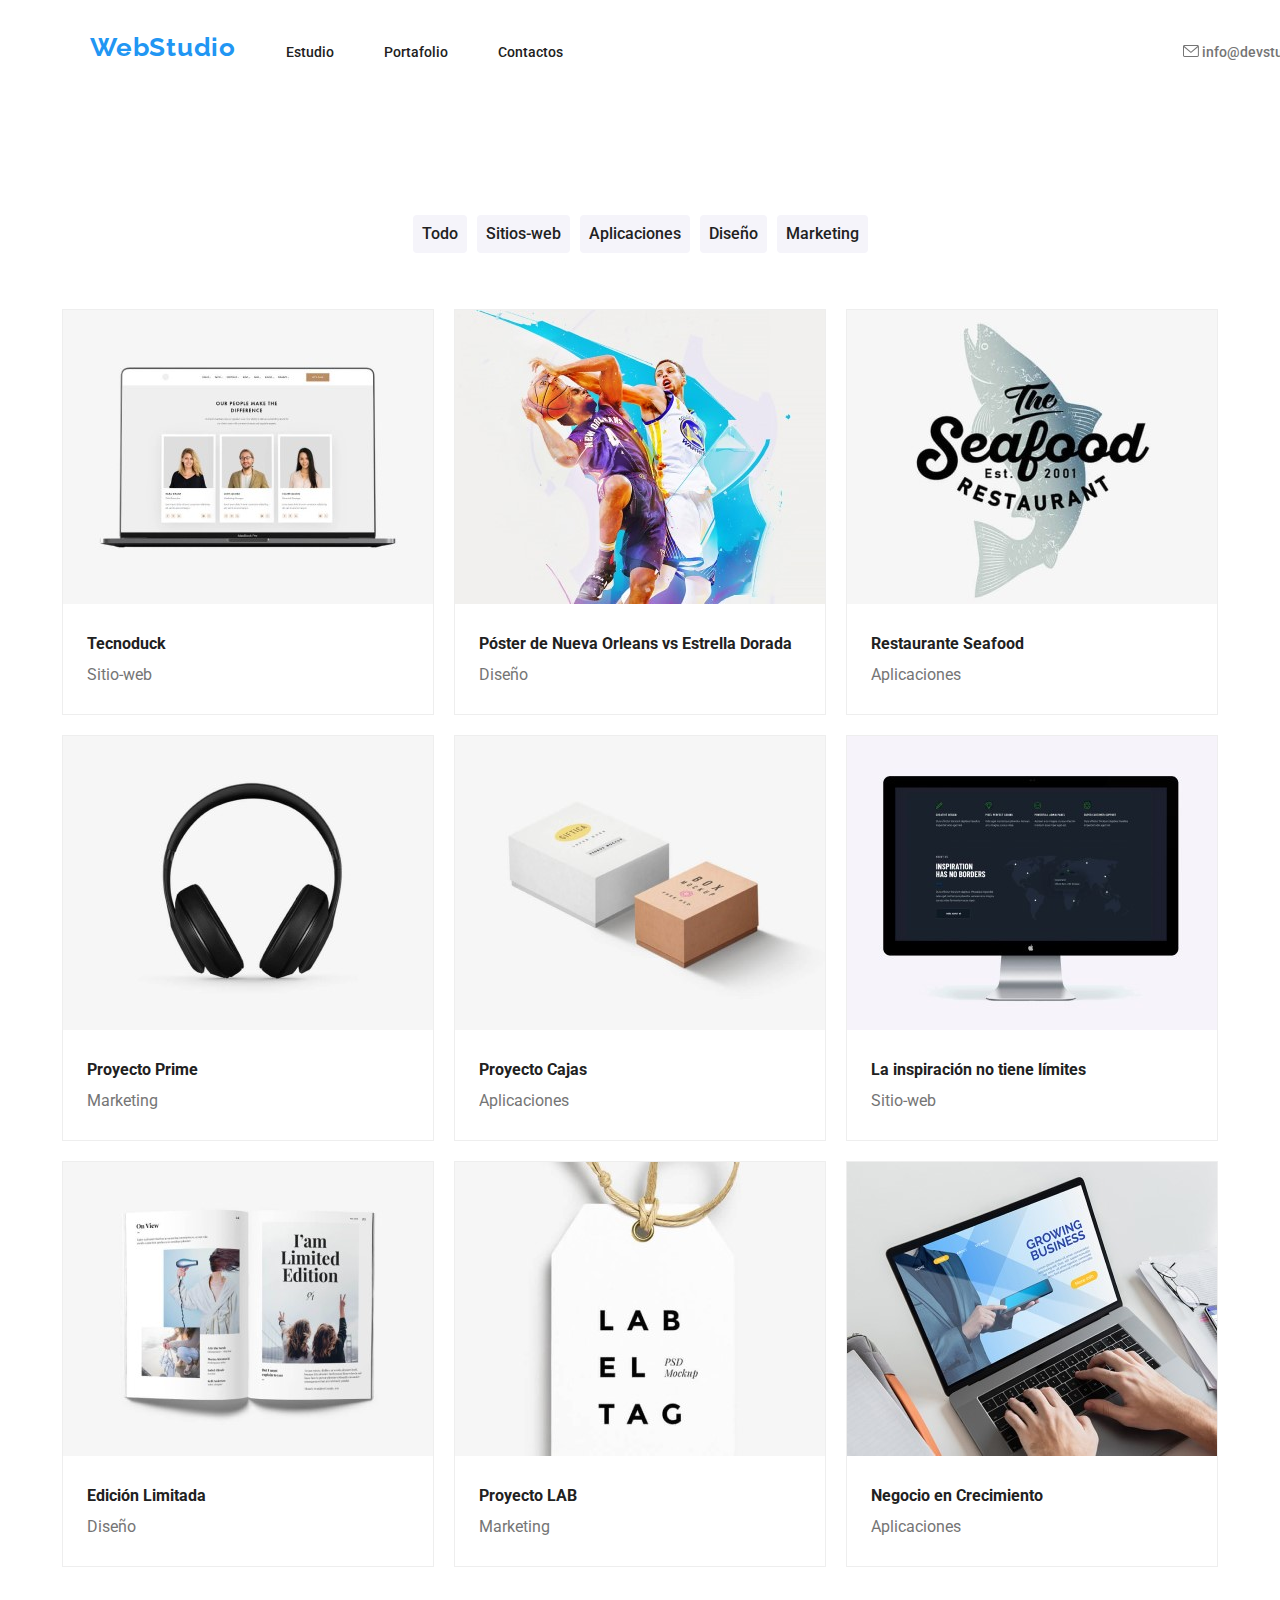
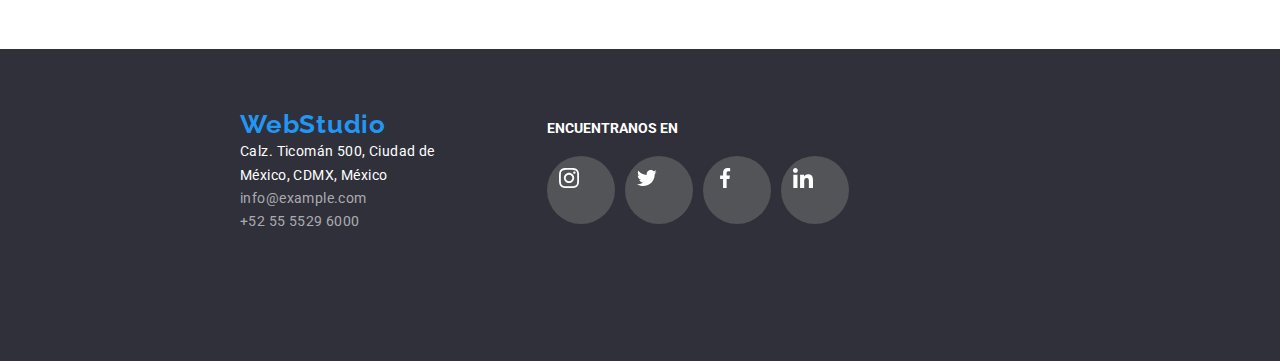
==== portafolio.html @ d4d38ba0 "Mi primer commit con el trabajo listo" ====
<!DOCTYPE html>
<html lang="en">
<head>
    <meta charset="UTF-8">
    <meta http-equiv="X-UA-Compatible" content="IE=edge">
    <meta name="viewport" content="width=device-width, initial-scale=1.0">
    <title>WebStudio</title>
    <link rel="stylesheet" href="./css/portafolio.css">
    <link rel="preconnect" href="https://fonts.googleapis.com">
    <link rel="preconnect" href="https://fonts.gstatic.com" crossorigin>
    <link href="https://fonts.googleapis.com/css2?family=Raleway:wght@700&family=Roboto:wght@400;500;700;900&display=swap" rel="stylesheet">

    <link rel="stylesheet" href="https://cdnjs.cloudflare.com/ajax/libs/modern-normalize/2.0.0/modern-normalize.css" integrity="sha512-gA2Bvu0/hw4oj0Lp8ZHjK+o3S4BE5m8d/wNVy6ktKLhHKPpWLQwv9ixzuWirWOakoJqlBdePq2NhoCaUOQ5npQ==" crossorigin="anonymous" referrerpolicy="no-referrer" />
</head>
<body>
    <div class="container">
        <header class="header-position">
            <nav class="nav-position">
                <a class="logo" href="#">WebStudio</a>
                <ul class="nav-links">
                    <li><a class="link" href="./index.html">Estudio</a></li>
                    <li><a class="link" href="./portafolio.html">Portafolio</a></li>
                    <li><a class="link" href="#">Contactos</a></li>
                </ul>            
            </nav>        
            <ul class="nav-links">                
                <li class="flex-list">                    
                    <a class="link-address" href="mailto:info@devstudio.com" target="_blank" rel="noopener noreferrer">
                        <svg class="icon-mail">
                        <use href="./img/icons.svg#icon-mail" ></use>
                        </svg> info@devstudio.com
                    </a>                    
                </li>                
                <li class="flex-list">
                    <a class="link-address" href="tel:+525555296000" target="_blank" rel="noopener noreferrer">
                        <svg class="icon-cellphone">
                        <use href="./img/icons.svg#icon-cellphone" ></use>
                        </svg> +52 55 5529 6000
                    </a>
                </li>
            </ul>           
        </header>
    </div>
    <main>
        <div class="container-content">
            <section>
                <ul class="main-button">
                    <li><button type="button" class="button">Todo</button></li>
                    <li><button type="button" class="button"> Sitios-web</button></li>
                    <li><button type="button" class="button">Aplicaciones</button></li>
                    <li><button type="button" class="button">Diseño</button></li>
                    <li><button type="button" class="button">Marketing</button></li>
                </ul> 
            </section>
            <section class="briefcase">
                <ul class="briefcase-container">
                    <li class="card">
                        <img src="./img/portafolio/01.jpg" alt="" width= 370 height= 294>
                        <div class="card-hover">                            
                            <p id="text-hover">Tecnoduck es una plataforma de distribución de coronavirus de última generación. Las compañías usan esta plataforma para el espionaje digital y los ataques a los servidores seguros de la competencia.</p>
                        </div>
                        <div class="title-card">
                            <h3>Tecnoduck</h3>
                            <p>Sitio-web</p>
                        </div>                        
                    </li>
                    <li class="card">
                        <img src="./img/portafolio/02.jpg" alt="" width= 370 height= 294>
                        <div class="card-hover">                            
                            <p id="text-hover">Lorem, ipsum dolor sit amet consectetur adipisicing elit. Nulla, labore ea at quis eos ipsam hic excepturi, mollitia corporis earum beatae sequi ad ullam non, perferendis iste saepe consequatur eum.</p>
                        </div>
                        <div class="title-card">
                            <h3>Póster de Nueva Orleans vs Estrella Dorada</h3>
                            <p>Diseño</p>
                        </div>
                    </li>
                    <li class="card">
                        <img src="./img/portafolio/03.jpg" alt="" width= 370 height= 294>
                        <div class="card-hover">                            
                            <p id="text-hover">Lorem, ipsum dolor sit amet consectetur adipisicing elit. Nulla, labore ea at quis eos ipsam hic excepturi, mollitia corporis earum beatae sequi ad ullam non, perferendis iste saepe consequatur eum.</p>
                        </div>
                        <div class="title-card">
                            <h3>Restaurante Seafood</h3>
                            <p>Aplicaciones</p>
                        </div>
                    </li>
                    <li class="card">
                        <img src="./img/portafolio/04.jpg" alt="" width= 370 height= 294>
                        <div class="card-hover">                            
                            <p id="text-hover">Lorem, ipsum dolor sit amet consectetur adipisicing elit. Nulla, labore ea at quis eos ipsam hic excepturi, mollitia corporis earum beatae sequi ad ullam non, perferendis iste saepe consequatur eum.</p>
                        </div>
                        <div class="title-card">
                            <h3>Proyecto Prime</h3>
                            <p>Marketing</p>
                        </div>
                    </li>
                    <li class="card">
                        <img src="./img/portafolio/05.jpg" alt="" width= 370 height= 294>
                        <div class="card-hover">                            
                            <p id="text-hover">Lorem, ipsum dolor sit amet consectetur adipisicing elit. Nulla, labore ea at quis eos ipsam hic excepturi, mollitia corporis earum beatae sequi ad ullam non, perferendis iste saepe consequatur eum.</p>
                        </div>
                        <div class="title-card">
                            <h3>Proyecto Cajas</h3>
                            <p>Aplicaciones</p>
                        </div>
                    </li>
                    <li class="card">
                        <img src="./img/portafolio/06.jpg" alt="" width= 370 height= 294>
                        <div class="card-hover">                            
                            <p id="text-hover">Lorem, ipsum dolor sit amet consectetur adipisicing elit. Nulla, labore ea at quis eos ipsam hic excepturi, mollitia corporis earum beatae sequi ad ullam non, perferendis iste saepe consequatur eum.</p>
                        </div>
                        <div class="title-card">
                            <h3>La inspiración no tiene límites</h3>
                            <p>Sitio-web</p>
                        </div>
                    </li>
                    <li class="card">
                        <img src="./img/portafolio/07.jpg" alt="" width= 370 height= 294>
                        <div class="card-hover">                            
                            <p id="text-hover">Lorem, ipsum dolor sit amet consectetur adipisicing elit. Nulla, labore ea at quis eos ipsam hic excepturi, mollitia corporis earum beatae sequi ad ullam non, perferendis iste saepe consequatur eum.</p>
                        </div>
                        <div class="title-card">
                            <h3>Edición Limitada</h3>
                            <p>Diseño</p>
                        </div>
                    </li>
                    <li class="card">
                        <img src="./img/portafolio/08.jpg" alt="" width= 370 height= 294>
                        <div class="card-hover">                            
                            <p id="text-hover">Lorem, ipsum dolor sit amet consectetur adipisicing elit. Nulla, labore ea at quis eos ipsam hic excepturi, mollitia corporis earum beatae sequi ad ullam non, perferendis iste saepe consequatur eum.</p>
                        </div>
                        <div class="title-card">
                            <h3>Proyecto LAB</h3>
                            <p>Marketing</p>
                        </div>
                    </li>
                    <li class="card">
                        <img src="./img/portafolio/09.jpg" alt="" width= 370 height= 294>
                        <div class="card-hover">                            
                            <p id="text-hover">Lorem, ipsum dolor sit amet consectetur adipisicing elit. Nulla, labore ea at quis eos ipsam hic excepturi, mollitia corporis earum beatae sequi ad ullam non, perferendis iste saepe consequatur eum.</p>
                        </div>
                        <div class="title-card">
                            <h3>Negocio en Crecimiento</h3>
                            <p>Aplicaciones</p>
                        </div>
                    </li>                
                </ul>                    
            </section>
        </div>       
    </main>
    <div class="container">
        <footer class="footer">
            <div class="footer-position">
                <a class="logo" href="#">WebStudio</a> 
                <address>
                    <ul class="address">
                        <li><a class="map" href="enlace google map" target="_blank" rel="noopener noreferrer">Calz. Ticomán 500, Ciudad de <br>México, CDMX, México</li>                
                        <li><a class="link" href="mailto:info@example.com"target="_blank" rel="noopener noreferrer">info@example.com</a></li>
                        <li><a class="link" href="tel:+525555296000" target="_blank" rel="noopener noreferrer">+52 55 5529 6000</a></li>   
                    </ul>
                </address> 
            </div>            
            <div class="flex-list-footer">
                <h2 class="h2-find">ENCUENTRANOS EN</h2>
                <div class="flex-list-order">
                    <div class="icon-socialContainer-footer">
                        <svg class="icon-social-footer">
                            <use href="./img/icons.svg#icon-instagram" ></use>
                        </svg>
                    </div>
                    <div class="icon-socialContainer-footer">
                        <svg class="icon-social-footer">
                            <use href="./img/icons.svg#icon-twitter" ></use>
                        </svg>
                    </div>
                    <div class="icon-socialContainer-footer">
                        <svg class="icon-social-footer">
                            <use href="./img/icons.svg#icon-facebook" ></use>
                        </svg>
                    </div>
                    <div class="icon-socialContainer-footer">
                        <svg class="icon-social-footer">
                            <use href="./img/icons.svg#icon-linkedin" ></use>
                        </svg>
                    </div>
                </div>
            </div>            
        </footer> 
    </div>    
</body>
</html>
---- css/portafolio.css ----
* {
    list-style: none;
    margin: 0;
    padding: 0;    
}
body {
    font-family: 'Roboto', Arial, Helvetica, sans-serif;
    color: #212121;
    font-style: normal;
}
.container {
    width: 1600px;
    margin-left: auto;
    margin-right: auto;
}
.container-content {
    width: 1200px;
    margin-left: auto;
    margin-right: auto;
}
.header-position {
    display: flex;
    align-items: center;
    justify-content: space-between; 
    margin: 0 5%;
}
.nav-position {
    display: flex;
    align-items: center;
    justify-content: space-between;
    padding: 10px;  
}
.logo {
    /* width: 145px; */
    height: 31px;
    font-family: 'Raleway';    
    font-weight: 700;
    font-size: 26px;
    line-height: 1.2;
    color: #2196F3;
    text-decoration: none;
    margin-bottom: 9px;
    letter-spacing: 0.03em;
}
.nav-links {
    display: flex;
    align-items: center;
    justify-content: space-between;
    padding: 32px 0px;      
}
.nav-links .link-address {    
    font-family: 'Roboto';    
    font-weight: 500;
    font-size: 14px;
    line-height: 1.1;
    color: #757575;
    text-decoration: none;
    margin: 0px 20px;
}
.nav-links .link {     
    font-family: 'Roboto';    
    font-weight: 500;
    font-size: 14px;
    line-height: 1.1;
    color: #212121;
    text-decoration: none;
    margin-left: 50px;
}
.nav-links .link:is(:hover, :focus) {
    color: #2196F3;    
}
.nav-links .link-address:is(:hover, :focus) {
    color: #2196F3;
}
.icon-mail {
    width: 16px;
    height: 12px;
    fill: #757575;
}
.link-address:is(:hover, :focus) .icon-mail{
    fill: #2196F3;
}
.icon-cellphone {
    width: 10px;
    height: 16px;
    fill: #757575;
}
.link-address:is(:hover, :focus) .icon-cellphone{
    fill: #2196F3;
}
.main-button {
    display: flex;
    justify-content: center;
    gap: 10px;
    margin-top: 112px;
}
.main-button .button:is(:hover, :focus) {
    background-color: #2196F3;
    color:#FFFFFF;
    background-color: #2196F3;
}
.button {
    font-family: 'Roboto';   
    font-weight: 500;
    font-size: 16px;
    line-height: 1.6;
    background-color:#F5F4FA;
    color: #212121;    
    cursor: pointer;
    padding: 6px 9px;
    border-radius: 4px;
    border: none;
}
.briefcase-container {
    display: flex;
    flex-wrap: wrap;
    gap: 20px;
    justify-content: center;
    margin-top: 56px;
    margin-bottom: 82px;    
}
.card {
    position: relative;
    cursor: pointer;  
    overflow: hidden;
    width: 370px;
    height: 404px;  
}
.card-hover {
    position: absolute;
    background-color: #2196F3;
    opacity: 0.8;
    top: 300px;
    bottom: 0;
    transition: top 250ms cubic-bezier(0.4, 0, 0.2, 1);
  }
.card:hover .card-hover {
    top: 0px;
}
#text-hover {
    color: #FFFFFF;
    letter-spacing: 0.03em;
    padding: 63px 24px;
}
.title-card {
    background-color: #FFFFFF;
    width: 100%;
    height: 100%;
    position: absolute;    
    padding: 20px 24px;
}
.briefcase li {
    background: #FFFFFF;
    border: 1px solid #EEEEEE;    
}
.briefcase li:is(:hover, :focus) {
    box-shadow: 0px 1px 1px rgba(0, 0, 0, 0.12), 0px 4px 4px rgba(0, 0, 0, 0.06), 1px 4px 6px rgba(0, 0, 0, 0.16);
}
.briefcase h3 {
    font-weight: 700;
    font-size: 16px;
    line-height: 2;
    color: #212121;    
}

.briefcase p {
    font-family: 'Roboto';
    font-weight: 400;
    font-size: 16px;
    line-height: 1.9;
    color: #757575;
}
.footer {
    background-color: #2F303A;
    height: 252px;
    display: flex;
    align-items: center;
    gap: 7%;
    align-items: baseline;
    padding-top: 60px;
}
.footer-position {
    margin-left: 15%;
}
.address .map {
    font-family: 'Roboto';
    font-weight: 400;
    font-size: 14px;
    line-height: 1.7;
    color: #FFFFFF;
    text-decoration: none;
    font-style: normal;
    letter-spacing: 0.03em;
}
.address .link{
    font-family: 'Roboto';
    font-weight: 400;
    font-size: 14px;
    line-height: 1.7px;
    color: rgba(255, 255, 255, 0.6);
    text-decoration: none;
    font-style: normal;
    letter-spacing: 0.03em;
}
.flex-list-footer {
    display: flex;
    flex-direction: column;
    align-items: flex-start;
    
}
.flex-list-order {
    display: flex;
    font-size: 14px;
    font-weight: 700;
    gap: 10px;

}
.h2-find{
    color: #FFFFFF;
    font-size: 14px;
    font-weight: 700;
    margin-bottom: 20px;

}
.icon-socialContainer-footer {
    background-color: #535458;
    width: 44px;
    height: 44px;
    padding: 12px;
    border-radius: 100%;
}
.icon-social-footer {
    width: 20px;
    height: 20px;
    fill: #FFFFFF;
}
.icon-socialContainer-footer:hover {
    background-color: #2196F3;
}
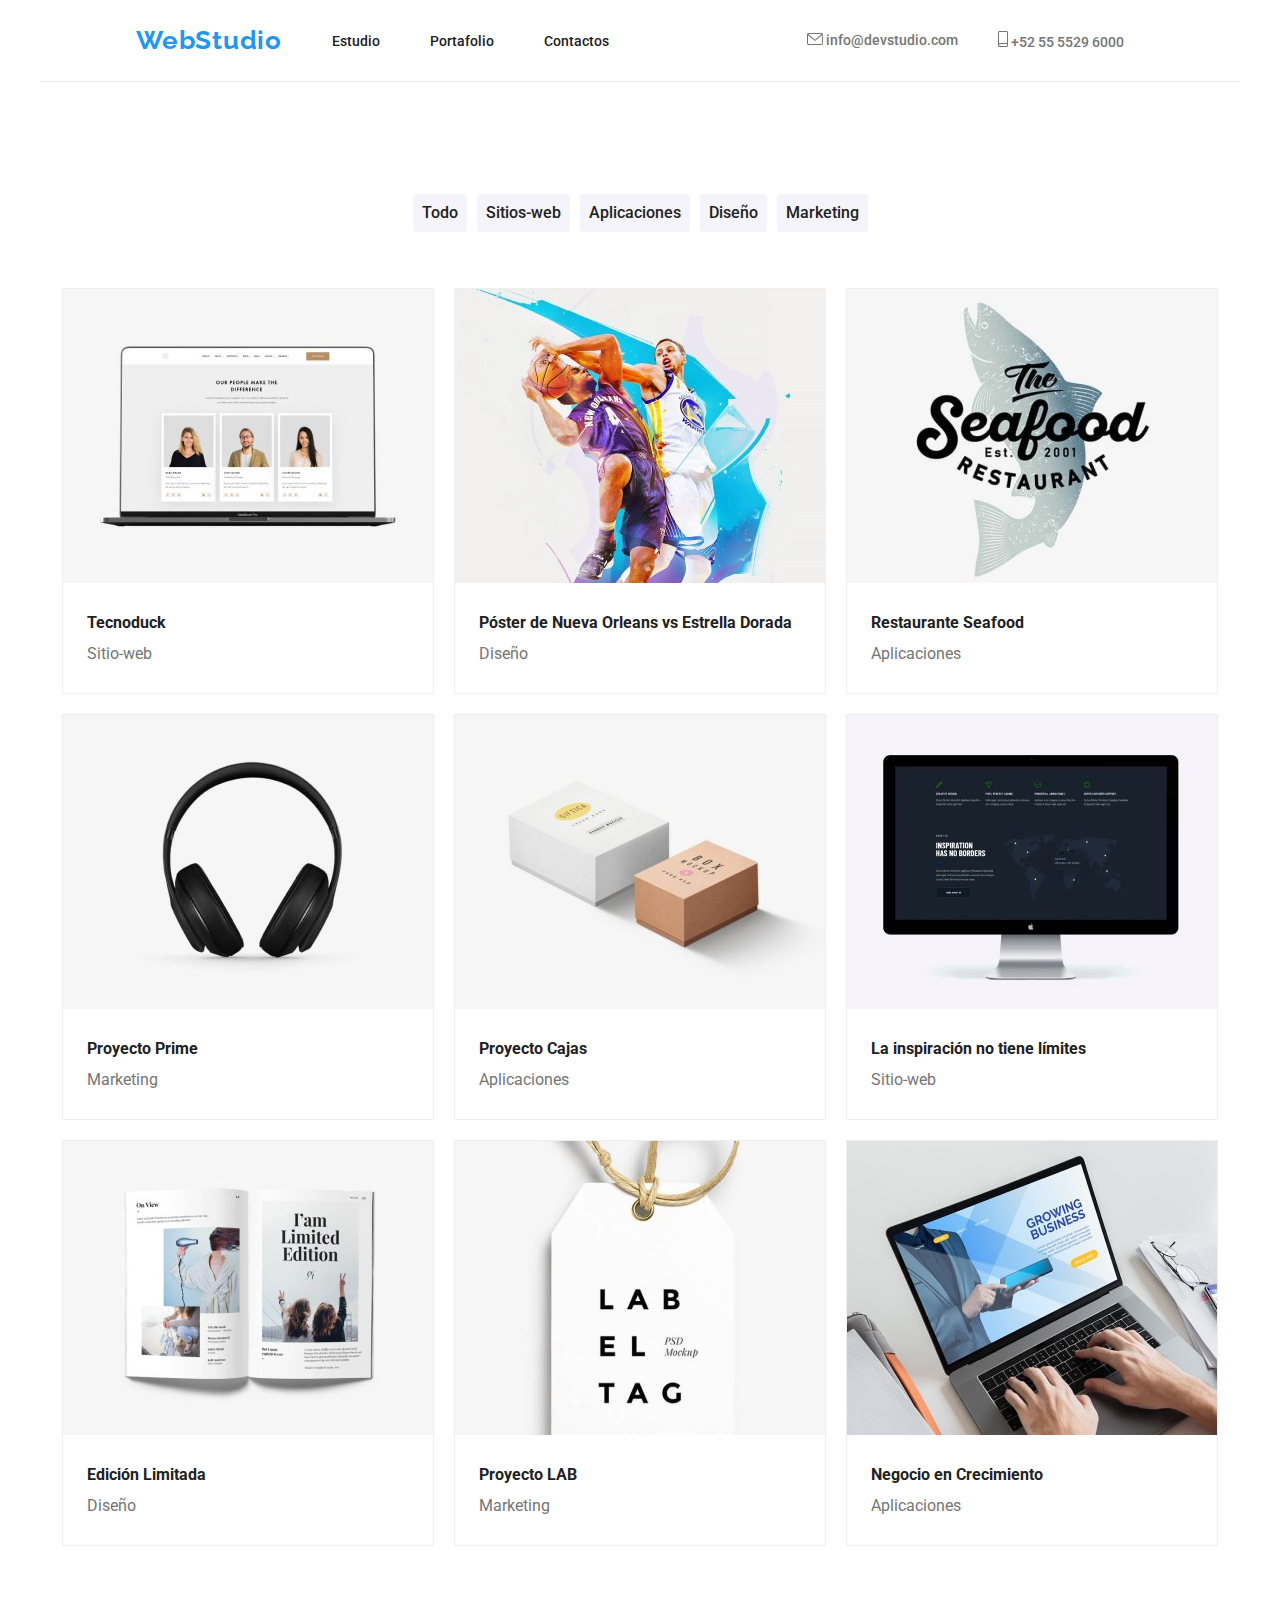
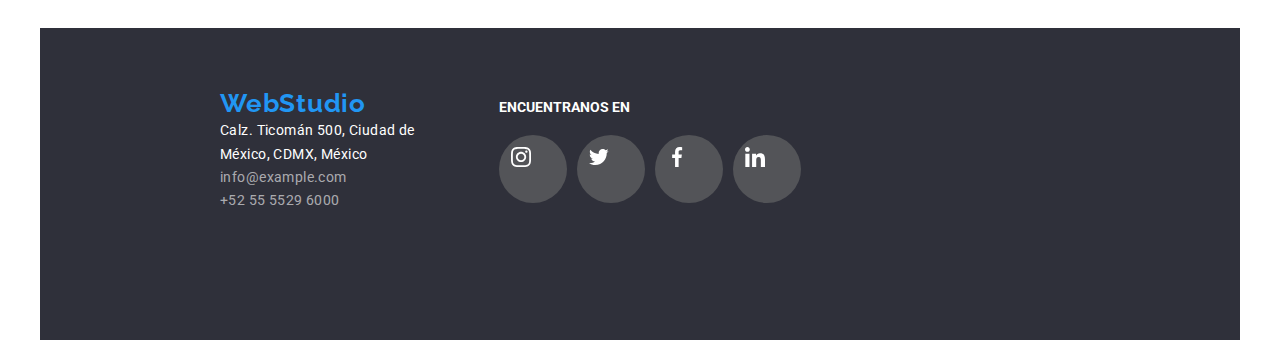
==== commit 5c8edb72: "Se hacen correcciones del trabajo" ====
--- a/portafolio.html
+++ b/portafolio.html
@@ -5,7 +5,7 @@
     <meta http-equiv="X-UA-Compatible" content="IE=edge">
     <meta name="viewport" content="width=device-width, initial-scale=1.0">
     <title>WebStudio</title>
-    <link rel="stylesheet" href="./css/portafolio.css">
+    <link rel="stylesheet" href="./css/styles.css">
     <link rel="preconnect" href="https://fonts.googleapis.com">
     <link rel="preconnect" href="https://fonts.gstatic.com" crossorigin>
     <link href="https://fonts.googleapis.com/css2?family=Raleway:wght@700&family=Roboto:wght@400;500;700;900&display=swap" rel="stylesheet">
@@ -13,43 +13,51 @@
     <link rel="stylesheet" href="https://cdnjs.cloudflare.com/ajax/libs/modern-normalize/2.0.0/modern-normalize.css" integrity="sha512-gA2Bvu0/hw4oj0Lp8ZHjK+o3S4BE5m8d/wNVy6ktKLhHKPpWLQwv9ixzuWirWOakoJqlBdePq2NhoCaUOQ5npQ==" crossorigin="anonymous" referrerpolicy="no-referrer" />
 </head>
 <body>
-    <div class="container">
-        <header class="header-position">
-            <nav class="nav-position">
-                <a class="logo" href="#">WebStudio</a>
-                <ul class="nav-links">
-                    <li><a class="link" href="./index.html">Estudio</a></li>
-                    <li><a class="link" href="./portafolio.html">Portafolio</a></li>
-                    <li><a class="link" href="#">Contactos</a></li>
-                </ul>            
-            </nav>        
-            <ul class="nav-links">                
-                <li class="flex-list">                    
-                    <a class="link-address" href="mailto:info@devstudio.com" target="_blank" rel="noopener noreferrer">
-                        <svg class="icon-mail">
-                        <use href="./img/icons.svg#icon-mail" ></use>
-                        </svg> info@devstudio.com
-                    </a>                    
-                </li>                
-                <li class="flex-list">
-                    <a class="link-address" href="tel:+525555296000" target="_blank" rel="noopener noreferrer">
-                        <svg class="icon-cellphone">
-                        <use href="./img/icons.svg#icon-cellphone" ></use>
-                        </svg> +52 55 5529 6000
-                    </a>
-                </li>
-            </ul>           
-        </header>
-    </div>
+    <header>
+        <div class="container">            
+            <div class="header-position">
+                <nav class="nav-position">
+                    <a class="logo" href="#">WebStudio</a>
+                    <ul class="nav-links">
+                        <li class="li">
+                            <a href="./index.html" class="link active">Estudio</a>
+                        </li>
+                        <li class="li">
+                            <a href="./portafolio.html" class="link active">Portafolio</a>
+                        </li>
+                        <li class="li">
+                            <a href="#" class="link active">Contactos</a>
+                        </li>
+                    </ul>            
+                </nav>        
+                <ul class="nav-links">                
+                    <li class="flex-list">                    
+                        <a class="link-address" href="mailto:info@devstudio.com" target="_blank" rel="noopener noreferrer">
+                            <svg class="icon-mail">
+                            <use href="./img/icons.svg#icon-mail" ></use>
+                            </svg> info@devstudio.com
+                        </a>                    
+                    </li>                
+                    <li class="flex-list">
+                        <a class="link-address" href="tel:+525555296000" target="_blank" rel="noopener noreferrer">
+                            <svg class="icon-cellphone">
+                            <use href="./img/icons.svg#icon-cellphone" ></use>
+                            </svg> +52 55 5529 6000
+                        </a>
+                    </li>
+                </ul>
+            </div>            
+        </div>            
+    </header>
     <main>
-        <div class="container-content">
+        <div class="container">
             <section>
                 <ul class="main-button">
-                    <li><button type="button" class="button">Todo</button></li>
-                    <li><button type="button" class="button"> Sitios-web</button></li>
-                    <li><button type="button" class="button">Aplicaciones</button></li>
-                    <li><button type="button" class="button">Diseño</button></li>
-                    <li><button type="button" class="button">Marketing</button></li>
+                    <li><button type="button" class="button-bar">Todo</button></li>
+                    <li><button type="button" class="button-bar"> Sitios-web</button></li>
+                    <li><button type="button" class="button-bar">Aplicaciones</button></li>
+                    <li><button type="button" class="button-bar">Diseño</button></li>
+                    <li><button type="button" class="button-bar">Marketing</button></li>
                 </ul> 
             </section>
             <section class="briefcase">
@@ -148,44 +156,46 @@
             </section>
         </div>       
     </main>
-    <div class="container">
-        <footer class="footer">
-            <div class="footer-position">
-                <a class="logo" href="#">WebStudio</a> 
-                <address>
-                    <ul class="address">
-                        <li><a class="map" href="enlace google map" target="_blank" rel="noopener noreferrer">Calz. Ticomán 500, Ciudad de <br>México, CDMX, México</li>                
-                        <li><a class="link" href="mailto:info@example.com"target="_blank" rel="noopener noreferrer">info@example.com</a></li>
-                        <li><a class="link" href="tel:+525555296000" target="_blank" rel="noopener noreferrer">+52 55 5529 6000</a></li>   
-                    </ul>
-                </address> 
-            </div>            
-            <div class="flex-list-footer">
-                <h2 class="h2-find">ENCUENTRANOS EN</h2>
-                <div class="flex-list-order">
-                    <div class="icon-socialContainer-footer">
-                        <svg class="icon-social-footer">
-                            <use href="./img/icons.svg#icon-instagram" ></use>
-                        </svg>
+    <footer>
+        <div class="container">
+            <div class="footer">
+                <div class="footer-position">
+                    <a class="logo" href="#">WebStudio</a> 
+                    <address>
+                        <ul class="address">
+                            <li><a class="map" href="enlace google map" target="_blank" rel="noopener noreferrer">Calz. Ticomán 500, Ciudad de <br>México, CDMX, México</li>                
+                            <li><a class="link" href="mailto:info@example.com"target="_blank" rel="noopener noreferrer">info@example.com</a></li>
+                            <li><a class="link" href="tel:+525555296000" target="_blank" rel="noopener noreferrer">+52 55 5529 6000</a></li>   
+                        </ul>
+                    </address> 
+                </div>            
+                <div class="flex-list-footer">
+                    <h2 class="h2-find">ENCUENTRANOS EN</h2>
+                    <div class="flex-list-order">
+                        <div class="icon-socialContainer-footer">
+                            <svg class="icon-social-footer">
+                                <use href="./img/icons.svg#icon-instagram" ></use>
+                            </svg>
+                        </div>
+                        <div class="icon-socialContainer-footer">
+                            <svg class="icon-social-footer">
+                                <use href="./img/icons.svg#icon-twitter" ></use>
+                            </svg>
+                        </div>
+                        <div class="icon-socialContainer-footer">
+                            <svg class="icon-social-footer">
+                                <use href="./img/icons.svg#icon-facebook" ></use>
+                            </svg>
+                        </div>
+                        <div class="icon-socialContainer-footer">
+                            <svg class="icon-social-footer">
+                                <use href="./img/icons.svg#icon-linkedin" ></use>
+                            </svg>
+                        </div>
                     </div>
-                    <div class="icon-socialContainer-footer">
-                        <svg class="icon-social-footer">
-                            <use href="./img/icons.svg#icon-twitter" ></use>
-                        </svg>
-                    </div>
-                    <div class="icon-socialContainer-footer">
-                        <svg class="icon-social-footer">
-                            <use href="./img/icons.svg#icon-facebook" ></use>
-                        </svg>
-                    </div>
-                    <div class="icon-socialContainer-footer">
-                        <svg class="icon-social-footer">
-                            <use href="./img/icons.svg#icon-linkedin" ></use>
-                        </svg>
-                    </div>
-                </div>
-            </div>            
-        </footer> 
-    </div>    
+                </div>              
+            </div>
+        </div>
+    </footer>    
 </body>
 </html>--- a/css/styles.css
+++ b/css/styles.css
@@ -0,0 +1,510 @@
+* {
+    list-style: none;
+    margin: 0;
+    padding: 0;    
+}
+body {
+    font-family: 'Roboto', Arial, Helvetica, sans-serif;
+    color: #212121;
+    font-style: normal;
+}
+.container {
+    width: 1200px;
+    margin-left: auto;
+    margin-right: auto;
+}
+.container-content {
+    width: 1600px;
+    margin-left: auto;
+    margin-right: auto;
+}
+.header-position {
+    display: flex;
+    align-items: center;
+    justify-content: space-between; 
+    padding: 25px 0;
+    border-bottom: 1px solid #ececec;
+}
+.nav-position {
+    display: flex;
+    align-items: center;
+    justify-content: space-between;
+    margin-left: 8%;
+}
+.logo {
+    height: 31px;
+    font-family: 'Raleway';    
+    font-weight: 700;
+    font-size: 26px;
+    line-height: 1.2;
+    color: #2196F3;
+    text-decoration: none;
+    letter-spacing: 0.03em;    
+}
+
+.nav-links {
+    display: flex;
+    align-items: center;
+    justify-content: space-between;
+    margin-right: 8%;
+    position: relative;     
+}
+.nav-links .link-address {    
+    font-family: 'Roboto';    
+    font-weight: 500;
+    font-size: 14px;
+    line-height: 1.1;
+    color: #757575;
+    text-decoration: none;
+    margin: 0px 20px;
+}
+.nav-links .link {     
+    font-family: 'Roboto';    
+    font-weight: 500;
+    font-size: 14px;
+    line-height: 1.1;
+    color: #212121;
+    text-decoration: none;
+    margin-left: 50px;
+    position: relative;
+    transition: color 0.3s ease; 
+}
+.nav-links a::after {
+    position: absolute;
+    border-radius: 10px;
+    content: "";
+    left: 0;
+    bottom: -34px;
+    width: 100%;
+    border: 3px solid #2196F3;
+    opacity: 0;       
+    transition: opacity 0.3s ease;
+}
+
+.nav-links .li a:focus::after,
+.nav-links .li a:active::after,
+.nav-links .li a:hover::after,
+.nav-links .li a:target::after {
+  opacity: 1;
+}
+.nav-links .link:is(:hover, :focus) {
+    color: #2196F3;       
+}
+.nav-links .link-address:is(:hover, :focus) {
+    color: #2196F3;
+}
+.icon-mail {
+    width: 16px;
+    height: 12px;
+    fill: #757575;
+}
+.link-address:is(:hover, :focus) .icon-mail{
+    fill: #2196F3;
+}
+.icon-cellphone {
+    width: 10px;
+    height: 16px;
+    fill: #757575;
+}
+.link-address:is(:hover, :focus) .icon-cellphone{
+    fill: #2196F3;
+}
+.backdrop {
+    position: fixed;
+    top: 0;    
+    right: 0;
+    width: 100vw; 
+    height: 100vh;    
+    background-color: #111111bd;
+    display: flex;
+    transition: opacity 300ms ease,visibility 300ms ease;
+    opacity: 100%;
+    pointer-events: auto;
+}
+.backdrop.is-hidden {
+    visibility: hidden;
+    opacity: 0;
+    pointer-events: none;
+}
+.modal {
+    width: 528px;
+    height: 581px;    
+    background-color: #FFFFFF;
+    margin: auto;
+    border-radius: 6px;
+    position: relative;
+    box-shadow: 0px 2px 1px 0px rgba(0, 0, 0, 0.20), 0px 1px 1px 0px rgba(0, 0, 0, 0.14), 0px 1px 3px 0px rgba(0, 0, 0, 0.12);   
+}
+
+.modal-close {
+    position: absolute;
+    right: 0px;
+    margin: 8px 8px 0 0;
+    cursor: pointer;
+    border-radius: 50%;
+    background-color: #FFFFFF;
+    border-color: #0000001A;
+    width: 30px;
+    height: 30px;    
+}
+.icon-close {
+    width: 11px;
+    height: 11px;
+}
+.callToAction {
+    background-color: #2F303A66;
+    width: 1600px;
+    height: 600px;
+    display: flex;
+    justify-content: center;
+    align-items: center; 
+    flex-direction: column;
+    text-align: center;
+    background-image: url("../img/backgroundGroup.jpg");
+    background-position: center;
+    background-position-x: 15%;
+    opacity: 0.9;
+    background-blend-mode: color-burn;
+}
+h1 {
+    font-family: 'Roboto';
+    font-weight: 900;
+    font-size: 44px;
+    line-height: 1.3;
+    color: white;
+}
+.button {
+    font-family: 'Roboto';   
+    font-weight: 700;
+    font-size: 16px;
+    line-height: 1.9;
+    color:#FFFFFF;
+    background-color: #2196F3;
+    cursor: pointer;
+    padding: 10px 32px;
+    letter-spacing: 0.06em; 
+    box-shadow: 0px 4px 4px rgba(0, 0, 0, 0.15);
+    border-radius: 4px; 
+    margin-top: 30px;  
+}
+.benefit-container {
+    display: flex;
+    justify-content: center;
+    align-items: flex-start; 
+    margin-top: 95px;
+    margin-bottom: 95px;
+    gap: 30px;     
+}
+.icon-container {
+    background-color: #F5F4FA;
+    width: 270px;
+    height: 120px;
+    border-radius: 4px;
+       
+}
+.icon-benefit {
+    width: 70px;
+    height: 70px;    
+    margin: 25px 100px;
+}
+
+.benefit li {
+    flex-basis: 20%; 
+}
+.benefit h3 {
+    font-family: 'Roboto';    
+    font-weight: 700;
+    font-size: 14px;
+    line-height: 1.1;
+    padding-top: 30px;
+    padding-bottom: 10px;
+}
+.benefit p {
+    font-family: 'Roboto';
+    font-weight: 400;
+    font-size: 14px;
+    line-height: 1.7;
+    color: #757575;
+}
+h2 {
+    font-family: 'Roboto';
+    font-style: normal;
+    font-weight: 700;
+    font-size: 36px;
+    line-height: 1.2;
+    text-align: center;
+    margin-bottom: 50px;
+}
+.img {
+    width: 370px;
+    background-size: cover;
+}
+.processes {
+    display: flex;
+    align-items: center;
+    justify-content: space-between;
+    padding: 10px; 
+}
+.processes-container {
+    position: relative;
+    width: 370px;
+}
+.processes-title {
+    position: absolute;
+    padding: 27px;
+    width: 100%;
+    background-color: #2F303ACC;
+    font-size: 14px;
+    font-weight: 700;
+    color: #FFFFFF;
+    bottom: 4px;
+    display: flex;
+    justify-content: center;
+    align-items: center;    
+}
+.processes-text {
+    justify-content: center;
+    text-align: center;
+    letter-spacing: 0.03em;
+}
+.team {
+    background-color: #F5F4FA;   
+    height: 648px;
+    align-items: center;
+    display: flex;
+    flex-direction: column;
+    padding-top: 94px;
+    margin-top: 94px;
+}
+
+.team-container {
+    display: flex;    
+    justify-content: space-between;
+    width: 1200px;
+ 
+}
+.card-team-shadow {
+    width: 270px;
+    height: 368px;
+    margin: 10px;
+    padding-bottom: 10px;
+    display: flex;
+    flex-direction: column;
+    align-items: center;
+    justify-content: space-between;
+    background: #FFFFFF;
+    box-shadow: 0px 1px 3px rgba(0, 0, 0, 0.12), 0px 1px 1px rgba(0, 0, 0, 0.14), 0px 2px 1px rgba(0, 0, 0, 0.2);
+    border-radius: 0px 0px 4px 4px;
+}
+.team h3 {
+    font-family: 'Roboto';
+    font-weight: 500;
+    font-size: 16px;
+    line-height: 1.2;
+
+}
+.team p {
+    font-family: 'Roboto';
+    font-weight: 400;
+    font-size: 16px;
+    line-height: 1.2;
+    color: #757575;
+}
+.regularCustomer {
+    padding-bottom: 151px;
+    padding-top: 59px;
+}
+.flex-list {
+    display: flex;
+    justify-content: space-between;
+}
+.icon-socialContainer {
+    width: 44px;
+    height: 44px;
+    padding: 12px;
+    border-radius: 100%;
+    background-color: #FFFFFF;
+           
+}
+.icon-socialContainer:hover {
+    width: 44px;
+    height: 44px;
+    border-radius: 100%;
+    background-color: #2196F3;           
+}
+.icon-social {
+    width: 20px;
+    height: 20px;
+    fill: #AFB1B8;
+}
+.icon-socialContainer:hover .icon-social{
+    fill: #FFFFFF;
+}
+.icon-customerContainer {
+    border: 1px #AFB1B8 solid;
+    border-radius: 4px;
+    width: 170px;
+    height: 81px;
+    padding: 17px 41px;
+}
+.icon-customer {
+    width: 100%;
+    height: 100%;
+    fill: #AFB1B8;
+}
+.icon-customerContainer:hover{
+    border-color: #2196F3;
+}
+.icon-customerContainer:hover .icon-customer{
+    fill: #2196F3;
+}
+/* Estilos del portafolio */
+.main-button {
+    display: flex;
+    justify-content: center;
+    gap: 10px;
+    margin-top: 112px;
+}
+.main-button .button-bar:is(:hover, :focus) {
+    background-color: #2196F3;
+    color:#FFFFFF;
+    background-color: #2196F3;
+}
+.button-bar {
+    font-family: 'Roboto';   
+    font-weight: 500;
+    font-size: 16px;
+    line-height: 1.6;
+    background-color:#F5F4FA;
+    color: #212121;    
+    cursor: pointer;
+    padding: 6px 9px;
+    border-radius: 4px;
+    border: none;
+}
+.briefcase-container {
+    display: flex;
+    flex-wrap: wrap;
+    gap: 20px;
+    justify-content: center;
+    margin-top: 56px;
+    margin-bottom: 82px;    
+}
+.card {
+    position: relative;
+    cursor: pointer;  
+    overflow: hidden;
+    width: 370px;
+    height: 404px;  
+}
+.card-hover {
+    position: absolute;
+    background-color: #2196F3;
+    opacity: 0.8;
+    top: 300px;
+    bottom: 0;
+    transition: top 250ms cubic-bezier(0.4, 0, 0.2, 1);
+  }
+.card:hover .card-hover {
+    top: 0px;
+}
+#text-hover {
+    color: #FFFFFF;
+    letter-spacing: 0.03em;
+    padding: 63px 24px;
+}
+.title-card {
+    background-color: #FFFFFF;
+    width: 100%;
+    height: 100%;
+    position: absolute;    
+    padding: 20px 24px;
+}
+.briefcase li {
+    background: #FFFFFF;
+    border: 1px solid #EEEEEE;    
+}
+.briefcase li:is(:hover, :focus) {
+    box-shadow: 0px 1px 1px rgba(0, 0, 0, 0.12), 0px 4px 4px rgba(0, 0, 0, 0.06), 1px 4px 6px rgba(0, 0, 0, 0.16);
+}
+.briefcase h3 {
+    font-weight: 700;
+    font-size: 16px;
+    line-height: 2;
+    color: #212121;    
+}
+
+.briefcase p {
+    font-family: 'Roboto';
+    font-weight: 400;
+    font-size: 16px;
+    line-height: 1.9;
+    color: #757575;
+}
+.footer {
+    background-color: #2F303A;
+    height: 252px;
+    display: flex;
+    align-items: center;
+    gap: 7%;
+    align-items: baseline;
+    padding-top: 60px;
+}
+.footer-position {
+    margin-left: 15%;
+}
+.address .map {
+    font-family: 'Roboto';
+    font-weight: 400;
+    font-size: 14px;
+    line-height: 1.7;
+    color: #FFFFFF;
+    text-decoration: none;
+    font-style: normal;
+    letter-spacing: 0.03em;
+}
+.address .link{
+    font-family: 'Roboto';
+    font-weight: 400;
+    font-size: 14px;
+    line-height: 1.7px;
+    color: rgba(255, 255, 255, 0.6);
+    text-decoration: none;
+    font-style: normal;
+    letter-spacing: 0.03em;
+}
+.flex-list-footer {
+    display: flex;
+    flex-direction: column;
+    align-items: flex-start;
+    
+}
+.flex-list-order {
+    display: flex;
+    font-size: 14px;
+    font-weight: 700;
+    gap: 10px;
+
+}
+.h2-find{
+    color: #FFFFFF;
+    font-size: 14px;
+    font-weight: 700;
+    margin-bottom: 20px;
+
+}
+.icon-socialContainer-footer {
+    background-color: #535458;
+    width: 44px;
+    height: 44px;
+    padding: 12px;
+    border-radius: 100%;
+}
+.icon-social-footer {
+    width: 20px;
+    height: 20px;
+    fill: #FFFFFF;
+}
+.icon-socialContainer-footer:hover {
+    background-color: #2196F3;
+}
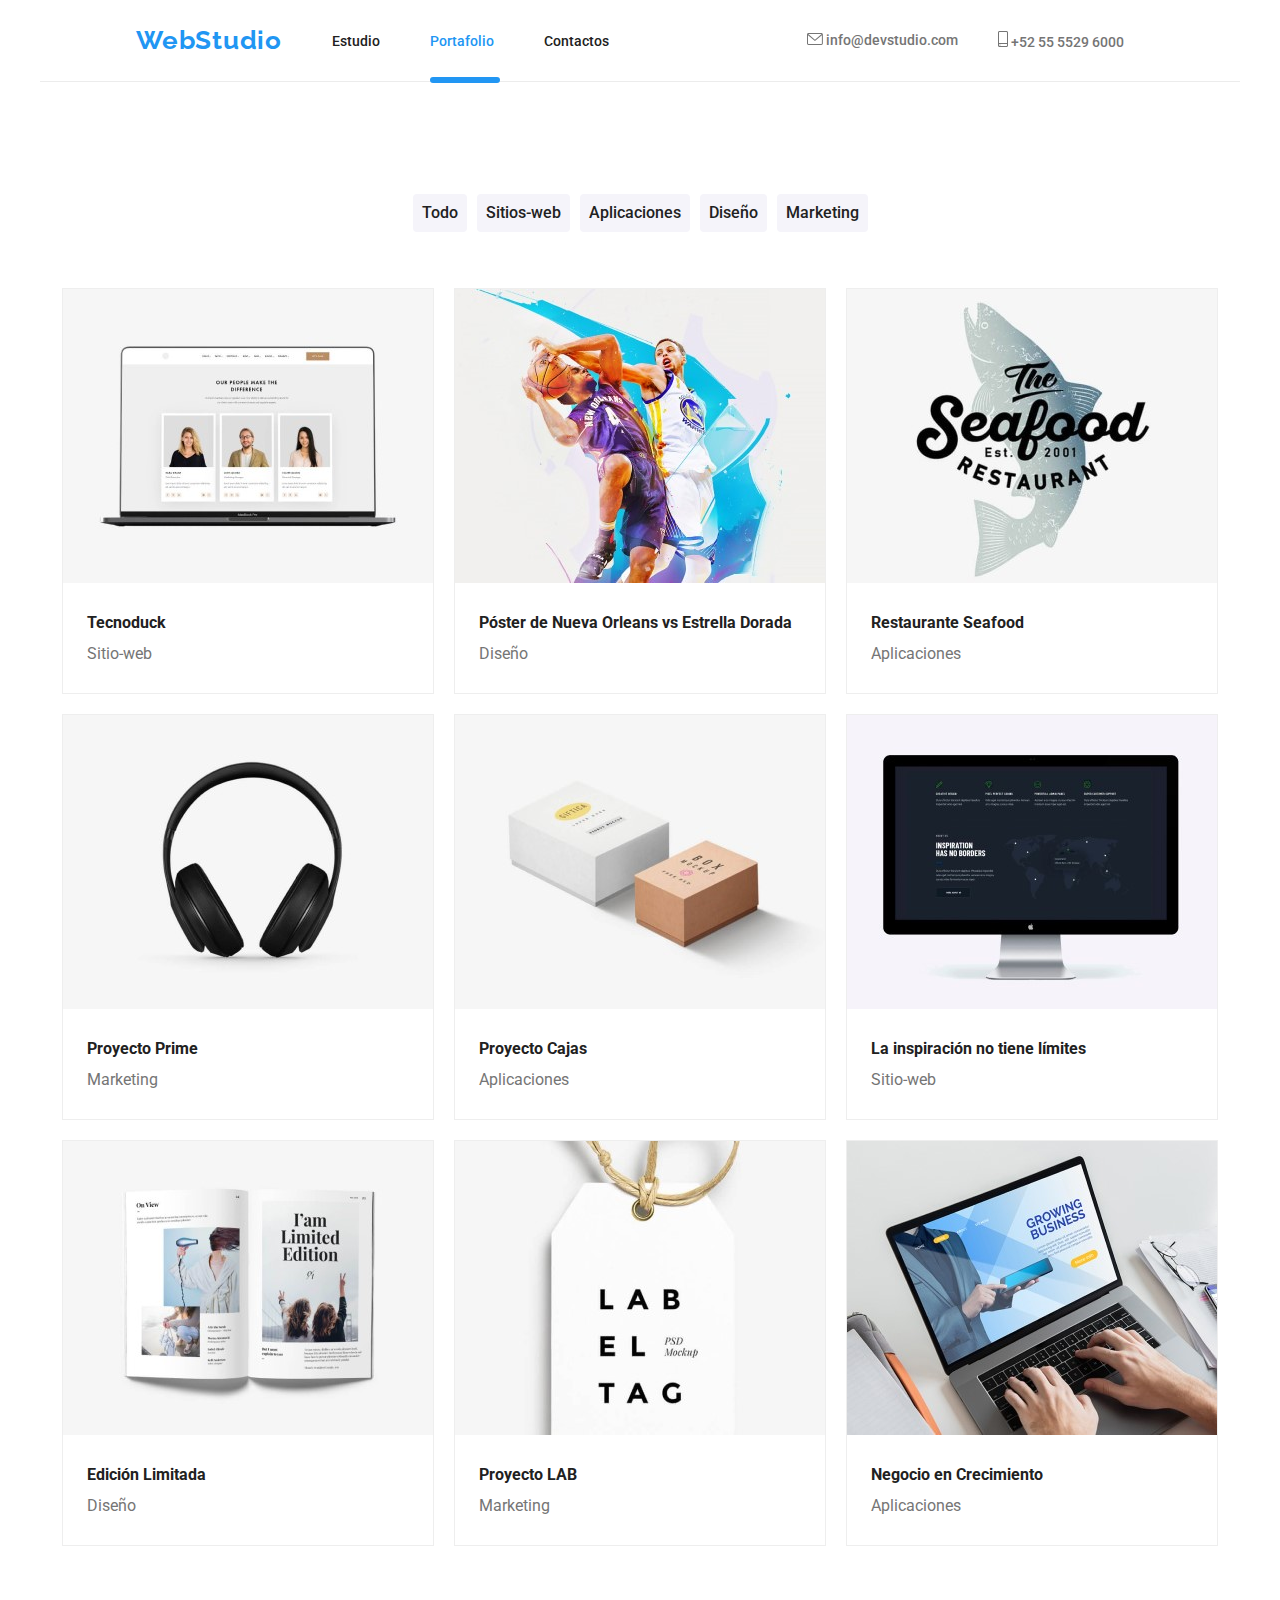
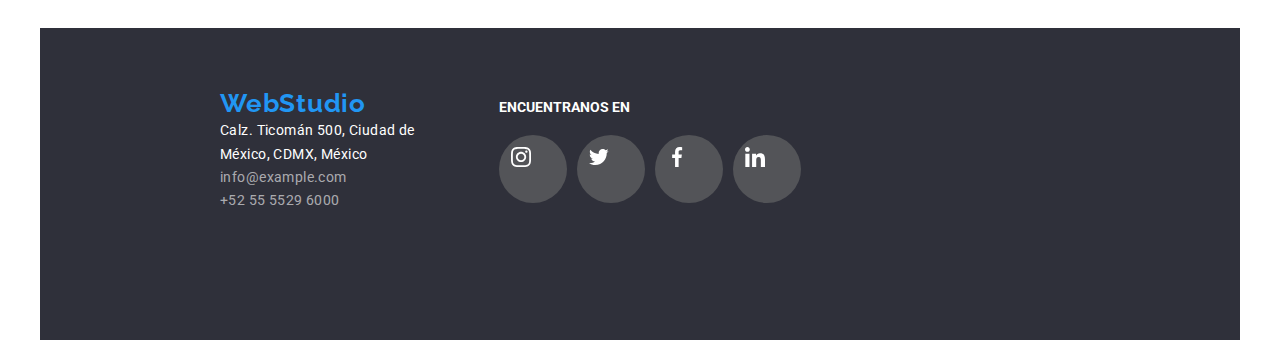
==== commit a6731a83: "Hago commit de todos los ajustes" ====
--- a/portafolio.html
+++ b/portafolio.html
@@ -20,13 +20,13 @@
                     <a class="logo" href="#">WebStudio</a>
                     <ul class="nav-links">
                         <li class="li">
-                            <a href="./index.html" class="link active">Estudio</a>
+                            <a href="./index.html" class="link">Estudio</a>
                         </li>
                         <li class="li">
                             <a href="./portafolio.html" class="link active">Portafolio</a>
                         </li>
                         <li class="li">
-                            <a href="#" class="link active">Contactos</a>
+                            <a href="#" class="link">Contactos</a>
                         </li>
                     </ul>            
                 </nav>        
--- a/css/styles.css
+++ b/css/styles.css
@@ -68,6 +68,19 @@
     margin-left: 50px;
     position: relative;
     transition: color 0.3s ease; 
+}
+.link.active {
+    color: #2196f3;
+  }
+.nav-links .active::after {
+    position: absolute;
+    border-radius: 10px;
+    content: "";
+    left: 0;
+    bottom: -34px;
+    width: 100%;
+    border: 3px solid #2196F3;
+    opacity: 1;    
 }
 .nav-links a::after {
     position: absolute;
@@ -77,15 +90,11 @@
     bottom: -34px;
     width: 100%;
     border: 3px solid #2196F3;
-    opacity: 0;       
-    transition: opacity 0.3s ease;
-}
-
-.nav-links .li a:focus::after,
-.nav-links .li a:active::after,
-.nav-links .li a:hover::after,
-.nav-links .li a:target::after {
-  opacity: 1;
+    opacity: 0; 
+    transition: opacity 400ms cubic-bezier(0.4, 0, 0.2, 1);   
+}
+.nav-links a:hover::after {
+    opacity: 1;    
 }
 .nav-links .link:is(:hover, :focus) {
     color: #2196F3;       
